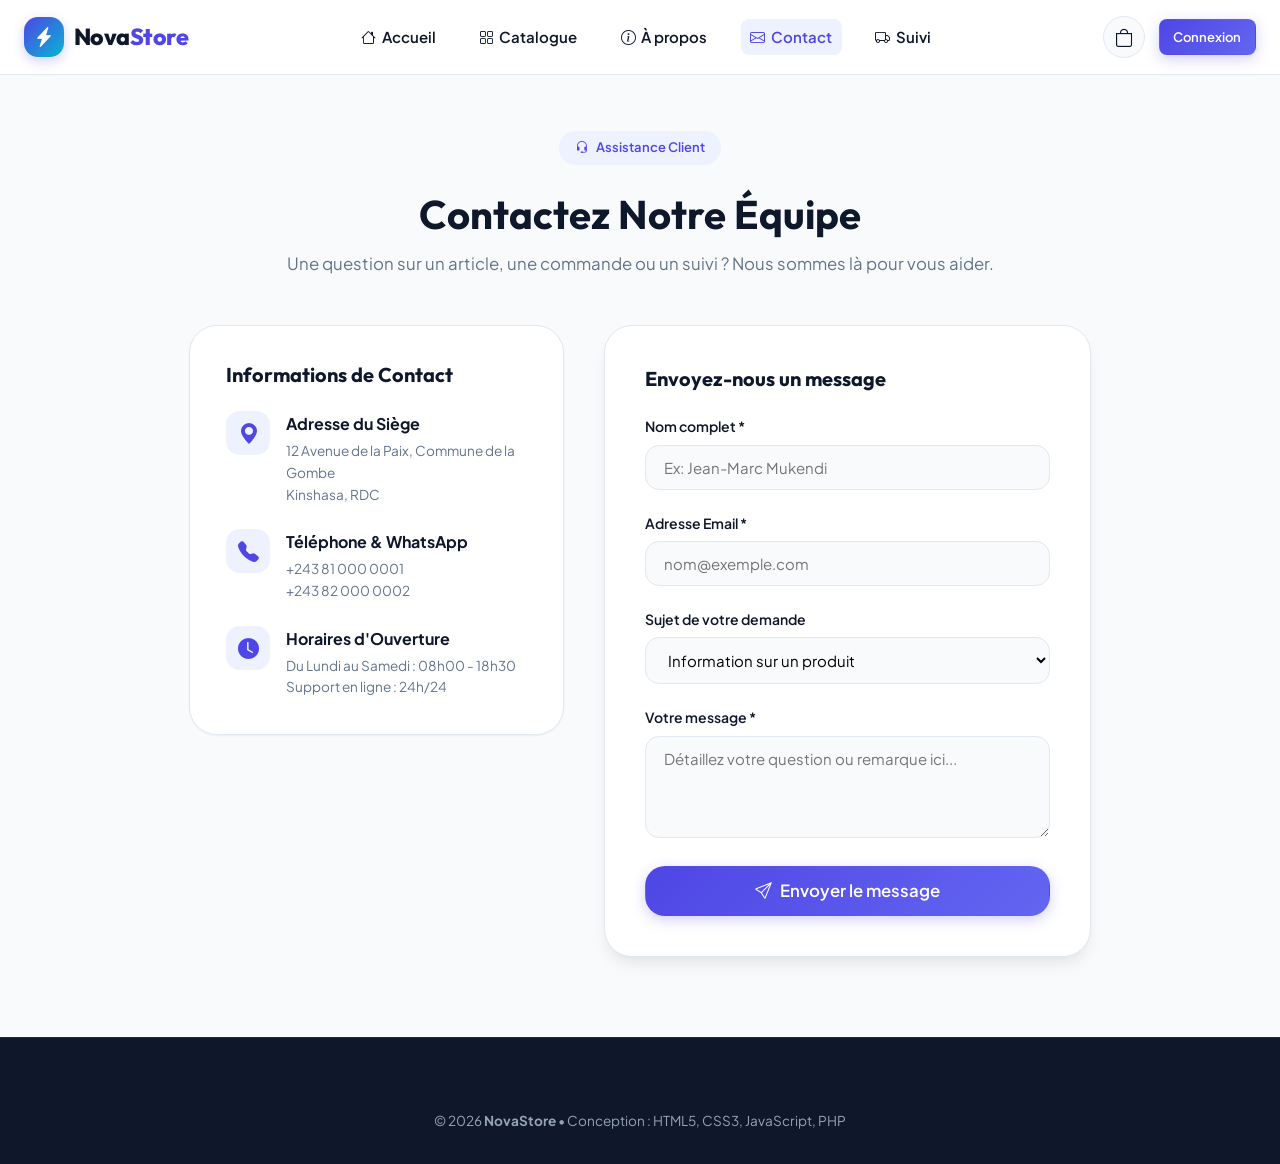
==== contact.html @ 60ac83ca "update" ====
<!DOCTYPE html>
<html lang="fr">
<head>
    <meta charset="UTF-8">
    <meta name="viewport" content="width=device-width, initial-scale=1.0">
    <title>Contactez-Nous - NovaStore Support</title>
    <meta name="description" content="Formulaire de contact et assistance clientèle NovaStore.">
    <link href="https://fonts.googleapis.com/css2?family=Outfit:wght@500;600;700;800&family=Plus+Jakarta+Sans:wght@300;400;500;600;700;800&display=swap" rel="stylesheet">
    <link rel="stylesheet" href="https://cdn.jsdelivr.net/npm/bootstrap-icons@1.11.3/font/bootstrap-icons.min.css">
    <link rel="stylesheet" href="assets/css/style.css">
</head>
<body>

    <header class="site-header">
        <div class="container">
            <div class="navbar">
                <a href="index.html" class="brand-logo">
                    <div class="logo-icon"><i class="bi bi-lightning-charge-fill"></i></div>
                    <span>Nova<span>Store</span></span>
                </a>
                <nav>
                    <ul class="nav-links">
                        <li><a href="index.html"><i class="bi bi-house"></i> Accueil</a></li>
                        <li><a href="products.php"><i class="bi bi-grid"></i> Catalogue</a></li>
                        <li><a href="about.html"><i class="bi bi-info-circle"></i> À propos</a></li>
                        <li><a href="contact.html" class="active"><i class="bi bi-envelope"></i> Contact</a></li>
                        <li><a href="track.php"><i class="bi bi-truck"></i> Suivi</a></li>
                    </ul>
                </nav>
                <div class="header-actions">
                    <a href="cart.php" class="action-btn"><i class="bi bi-bag"></i></a>
                    <a href="login.php" class="btn btn-primary btn-sm">Connexion</a>
                </div>
            </div>
        </div>
    </header>

    <main class="container" style="margin: 3.5rem auto 5rem; max-width: 950px;">
        <div style="text-align: center; margin-bottom: 3rem;">
            <div class="hero-badge" style="background: var(--primary-light); color: var(--primary); border: none;">
                <i class="bi bi-headset"></i> Assistance Client
            </div>
            <h1 style="font-size: 2.5rem; margin-bottom: 0.75rem;">Contactez Notre Équipe</h1>
            <p style="color: var(--dark-muted); font-size: 1.05rem;">Une question sur un article, une commande ou un suivi ? Nous sommes là pour vous aider.</p>
        </div>

        <div style="display: grid; grid-template-columns: 1fr 1.3fr; gap: 2.5rem;">
            <!-- Coordonnées directes -->
            <div style="background: white; border: 1px solid var(--light-border); border-radius: var(--radius-xl); padding: 2.25rem; height: fit-content; box-shadow: var(--shadow-sm);">
                <h3 style="font-size: 1.25rem; margin-bottom: 1.5rem;">Informations de Contact</h3>
                
                <div style="display: flex; align-items: flex-start; gap: 1rem; margin-bottom: 1.5rem;">
                    <div style="width: 44px; height: 44px; border-radius: var(--radius-md); background: var(--primary-light); color: var(--primary); display: flex; align-items: center; justify-content: center; font-size: 1.3rem; flex-shrink: 0;">
                        <i class="bi bi-geo-alt-fill"></i>
                    </div>
                    <div>
                        <strong>Adresse du Siège</strong>
                        <p style="font-size: 0.85rem; color: var(--dark-muted); margin-top: 0.2rem;">
                            12 Avenue de la Paix, Commune de la Gombe<br>Kinshasa, RDC
                        </p>
                    </div>
                </div>

                <div style="display: flex; align-items: flex-start; gap: 1rem; margin-bottom: 1.5rem;">
                    <div style="width: 44px; height: 44px; border-radius: var(--radius-md); background: var(--primary-light); color: var(--primary); display: flex; align-items: center; justify-content: center; font-size: 1.3rem; flex-shrink: 0;">
                        <i class="bi bi-telephone-fill"></i>
                    </div>
                    <div>
                        <strong>Téléphone & WhatsApp</strong>
                        <p style="font-size: 0.85rem; color: var(--dark-muted); margin-top: 0.2rem;">
                            +243 81 000 0001<br>+243 82 000 0002
                        </p>
                    </div>
                </div>

                <div style="display: flex; align-items: flex-start; gap: 1rem;">
                    <div style="width: 44px; height: 44px; border-radius: var(--radius-md); background: var(--primary-light); color: var(--primary); display: flex; align-items: center; justify-content: center; font-size: 1.3rem; flex-shrink: 0;">
                        <i class="bi bi-clock-fill"></i>
                    </div>
                    <div>
                        <strong>Horaires d'Ouverture</strong>
                        <p style="font-size: 0.85rem; color: var(--dark-muted); margin-top: 0.2rem;">
                            Du Lundi au Samedi : 08h00 - 18h30<br>Support en ligne : 24h/24
                        </p>
                    </div>
                </div>
            </div>

            <!-- Formulaire de contact HTML5 -->
            <div class="form-card">
                <h3 style="font-size: 1.25rem; margin-bottom: 1.5rem;">Envoyez-nous un message</h3>

                <form onsubmit="event.preventDefault(); showToast('Votre message a bien été envoyé ! Nous vous répondrons sous peu.', 'success'); this.reset();">
                    <div class="form-group">
                        <label class="form-label">Nom complet *</label>
                        <input type="text" required class="form-control" placeholder="Ex: Jean-Marc Mukendi">
                    </div>

                    <div class="form-group">
                        <label class="form-label">Adresse Email *</label>
                        <input type="email" required class="form-control" placeholder="nom@exemple.com">
                    </div>

                    <div class="form-group">
                        <label class="form-label">Sujet de votre demande</label>
                        <select class="form-control">
                            <option>Information sur un produit</option>
                            <option>Suivi d'une commande existante</option>
                            <option>Paiement et facturation</option>
                            <option>Service après-vente & Garantie</option>
                            <option>Autre question</option>
                        </select>
                    </div>

                    <div class="form-group">
                        <label class="form-label">Votre message *</label>
                        <textarea rows="4" required class="form-control" placeholder="Détaillez votre question ou remarque ici..."></textarea>
                    </div>

                    <button type="submit" class="btn btn-primary btn-block btn-lg">
                        <i class="bi bi-send"></i> Envoyer le message
                    </button>
                </form>
            </div>
        </div>
    </main>

    <footer class="site-footer">
        <div class="container" style="text-align: center; font-size: 0.85rem;">
            &copy; 2026 <strong>NovaStore</strong> &bull; Conception : HTML5, CSS3, JavaScript, PHP
        </div>
    </footer>

    <script src="assets/js/main.js"></script>
</body>
</html>
---- assets/css/style.css ----
/* ========================================================
   DESIGN SYSTEM - E-COMMERCE MODERNE HAUTE PRÉCISION
   Typography: 'Plus Jakarta Sans', sans-serif
   Icons: Bootstrap Icons (bi)
   ======================================================== */

@import url('https://fonts.googleapis.com/css2?family=Plus+Jakarta+Sans:wght@300;400;500;600;700;800&family=Outfit:wght@500;600;700;800&display=swap');

:root {
  /* Palette de couleurs */
  --primary: #4f46e5;
  --primary-hover: #4338ca;
  --primary-light: #eef2ff;
  --primary-glow: rgba(79, 70, 229, 0.25);
  
  --secondary: #06b6d4;
  --secondary-hover: #0891b2;
  --accent: #f43f5e;
  
  --dark: #0f172a;
  --dark-surface: #1e293b;
  --dark-muted: #64748b;
  
  --light: #f8fafc;
  --light-surface: #ffffff;
  --light-border: #e2e8f0;
  --light-muted: #94a3b8;
  
  --success: #10b981;
  --warning: #f59e0b;
  --danger: #ef4444;
  --info: #3b82f6;

  /* Typographie */
  --font-main: 'Plus Jakarta Sans', system-ui, -apple-system, sans-serif;
  --font-heading: 'Outfit', 'Plus Jakarta Sans', sans-serif;

  /* Rayons & Ombres */
  --radius-sm: 8px;
  --radius-md: 14px;
  --radius-lg: 20px;
  --radius-xl: 28px;
  --radius-full: 9999px;

  --shadow-sm: 0 1px 2px 0 rgba(0, 0, 0, 0.05);
  --shadow-md: 0 4px 6px -1px rgba(0, 0, 0, 0.07), 0 2px 4px -2px rgba(0, 0, 0, 0.05);
  --shadow-lg: 0 10px 15px -3px rgba(0, 0, 0, 0.08), 0 4px 6px -4px rgba(0, 0, 0, 0.03);
  --shadow-xl: 0 20px 25px -5px rgba(0, 0, 0, 0.1), 0 8px 10px -6px rgba(0, 0, 0, 0.04);
  --shadow-glow: 0 0 25px var(--primary-glow);

  --transition-fast: 150ms cubic-bezier(0.4, 0, 0.2, 1);
  --transition-normal: 250ms cubic-bezier(0.4, 0, 0.2, 1);
  --transition-bounce: 350ms cubic-bezier(0.34, 1.56, 0.64, 1);
}

/* Réinitialisation & Base */
*, *::before, *::after {
  box-sizing: border-box;
  margin: 0;
  padding: 0;
}

html {
  font-size: 16px;
  scroll-behavior: smooth;
}

body {
  font-family: var(--font-main);
  background-color: var(--light);
  color: var(--dark);
  line-height: 1.6;
  min-height: 100vh;
  display: flex;
  flex-direction: column;
  -webkit-font-smoothing: antialiased;
  -moz-osx-font-smoothing: grayscale;
}

h1, h2, h3, h4, h5, h6 {
  font-family: var(--font-heading);
  font-weight: 700;
  color: var(--dark);
  line-height: 1.25;
}

a {
  color: var(--primary);
  text-decoration: none;
  transition: color var(--transition-fast);
}
a:hover {
  color: var(--primary-hover);
}

img {
  max-width: 100%;
  height: auto;
  display: block;
}

/* Conteneur principal */
.container {
  width: 100%;
  max-width: 1280px;
  margin-left: auto;
  margin-right: auto;
  padding-left: 1.5rem;
  padding-right: 1.5rem;
}

.container-narrow {
  max-width: 800px;
  margin-left: auto;
  margin-right: auto;
}

/* ========================================================
   NAVIGATION & HEADER (GLASSMORPHISM)
   ======================================================== */
.site-header {
  position: sticky;
  top: 0;
  z-index: 1000;
  background: rgba(255, 255, 255, 0.92);
  backdrop-filter: blur(16px);
  -webkit-backdrop-filter: blur(16px);
  border-bottom: 1px solid var(--light-border);
  transition: all var(--transition-normal);
}

.top-bar {
  background: linear-gradient(90deg, #1e1b4b, #312e81);
  color: #e0e7ff;
  font-size: 0.8125rem;
  padding: 0.4rem 0;
  text-align: center;
  font-weight: 500;
}
.top-bar .container {
  display: flex;
  justify-content: space-between;
  align-items: center;
}
.top-bar-links a {
  color: #c7d2fe;
  margin-left: 1rem;
}
.top-bar-links a:hover {
  color: #ffffff;
}

.navbar {
  display: flex;
  align-items: center;
  justify-content: space-between;
  padding: 1rem 0;
  gap: 1.5rem;
}

.brand-logo {
  display: flex;
  align-items: center;
  gap: 0.6rem;
  font-family: var(--font-heading);
  font-size: 1.45rem;
  font-weight: 800;
  color: var(--dark);
  letter-spacing: -0.02em;
}
.brand-logo .logo-icon {
  width: 40px;
  height: 40px;
  background: linear-gradient(135deg, var(--primary), var(--secondary));
  color: white;
  border-radius: var(--radius-md);
  display: flex;
  align-items: center;
  justify-content: center;
  font-size: 1.25rem;
  box-shadow: 0 4px 12px var(--primary-glow);
}
.brand-logo span span {
  color: var(--primary);
}

/* Barre de recherche centrale */
.header-search {
  flex: 1;
  max-width: 480px;
  position: relative;
}
.header-search input {
  width: 100%;
  padding: 0.7rem 1rem 0.7rem 2.8rem;
  border-radius: var(--radius-full);
  border: 1px solid var(--light-border);
  background-color: var(--light);
  font-size: 0.9rem;
  font-family: var(--font-main);
  transition: all var(--transition-fast);
}
.header-search input:focus {
  outline: none;
  border-color: var(--primary);
  background-color: white;
  box-shadow: 0 0 0 4px var(--primary-light);
}
.header-search .search-icon {
  position: absolute;
  left: 1rem;
  top: 50%;
  transform: translateY(-50%);
  color: var(--dark-muted);
  pointer-events: none;
  font-size: 1rem;
}

/* Navigation principale */
.nav-links {
  display: flex;
  align-items: center;
  gap: 1.5rem;
  list-style: none;
}
.nav-links a {
  color: var(--dark);
  font-weight: 600;
  font-size: 0.9375rem;
  display: flex;
  align-items: center;
  gap: 0.35rem;
  padding: 0.4rem 0.6rem;
  border-radius: var(--radius-sm);
  transition: all var(--transition-fast);
}
.nav-links a:hover,
.nav-links a.active {
  color: var(--primary);
  background-color: var(--primary-light);
}

/* Actions Header (Panier, Profil) */
.header-actions {
  display: flex;
  align-items: center;
  gap: 0.85rem;
}
.action-btn {
  display: flex;
  align-items: center;
  justify-content: center;
  width: 42px;
  height: 42px;
  border-radius: var(--radius-full);
  background: var(--light);
  border: 1px solid var(--light-border);
  color: var(--dark);
  position: relative;
  font-size: 1.15rem;
  cursor: pointer;
  transition: all var(--transition-fast);
}
.action-btn:hover {
  background: white;
  border-color: var(--primary);
  color: var(--primary);
  transform: translateY(-2px);
  box-shadow: var(--shadow-sm);
}
.action-badge {
  position: absolute;
  top: -4px;
  right: -4px;
  background: var(--accent);
  color: white;
  font-size: 0.7rem;
  font-weight: 700;
  width: 20px;
  height: 20px;
  border-radius: 50%;
  display: flex;
  align-items: center;
  justify-content: center;
  box-shadow: 0 2px 6px rgba(244, 63, 94, 0.4);
}

/* ========================================================
   BOUTONS & COMPOSANTS D'ACTION
   ======================================================== */
.btn {
  display: inline-flex;
  align-items: center;
  justify-content: center;
  gap: 0.5rem;
  font-family: var(--font-main);
  font-weight: 600;
  font-size: 0.9375rem;
  padding: 0.65rem 1.4rem;
  border-radius: var(--radius-md);
  border: 1px solid transparent;
  cursor: pointer;
  transition: all var(--transition-normal);
  text-align: center;
}
.btn:hover {
  transform: translateY(-2px);
}
.btn:active {
  transform: translateY(0);
}

.btn-primary {
  background: linear-gradient(135deg, var(--primary), #6366f1);
  color: white;
  box-shadow: 0 4px 14px var(--primary-glow);
}
.btn-primary:hover {
  background: linear-gradient(135deg, var(--primary-hover), #4f46e5);
  box-shadow: 0 6px 20px var(--primary-glow);
  color: white;
}

.btn-secondary {
  background: white;
  color: var(--dark);
  border-color: var(--light-border);
  box-shadow: var(--shadow-sm);
}
.btn-secondary:hover {
  background: var(--light);
  border-color: var(--primary);
  color: var(--primary);
}

.btn-dark {
  background: var(--dark);
  color: white;
}
.btn-dark:hover {
  background: var(--dark-surface);
  color: white;
}

.btn-accent {
  background: var(--accent);
  color: white;
}
.btn-accent:hover {
  background: #e11d48;
  color: white;
}

.btn-success {
  background: var(--success);
  color: white;
}
.btn-success:hover {
  background: #059669;
  color: white;
}

.btn-sm {
  padding: 0.4rem 0.85rem;
  font-size: 0.8125rem;
  border-radius: var(--radius-sm);
}

.btn-lg {
  padding: 0.85rem 2rem;
  font-size: 1.05rem;
  border-radius: var(--radius-lg);
}

.btn-block {
  width: 100%;
}

/* ========================================================
   ALERTES & FLASH MESSAGES
   ======================================================== */
.alert-container {
  margin-top: 1.25rem;
  margin-bottom: 1.25rem;
}
.alert {
  padding: 1rem 1.25rem;
  border-radius: var(--radius-md);
  display: flex;
  align-items: center;
  gap: 0.85rem;
  margin-bottom: 0.75rem;
  font-weight: 500;
  font-size: 0.9375rem;
  box-shadow: var(--shadow-sm);
  animation: slideDown 0.3s ease-out;
}
@keyframes slideDown {
  from { opacity: 0; transform: translateY(-10px); }
  to { opacity: 1; transform: translateY(0); }
}
.alert-success { background: #dcfce7; color: #166534; border: 1px solid #bbf7d0; }
.alert-danger { background: #fee2e2; color: #991b1b; border: 1px solid #fecaca; }
.alert-warning { background: #fef3c7; color: #92400e; border: 1px solid #fde68a; }
.alert-info { background: #e0e7ff; color: #3730a3; border: 1px solid #c7d2fe; }

/* ========================================================
   HERO BANNER (LANDING PAGE)
   ======================================================== */
.hero-section {
  position: relative;
  background: linear-gradient(135deg, #0f172a 0%, #1e1b4b 50%, #312e81 100%);
  color: white;
  padding: 4.5rem 0 5rem;
  overflow: hidden;
  border-radius: 0 0 var(--radius-xl) var(--radius-xl);
}
.hero-glow-1 {
  position: absolute;
  top: -20%;
  right: -10%;
  width: 500px;
  height: 500px;
  background: radial-gradient(circle, rgba(99, 102, 241, 0.35) 0%, rgba(0, 0, 0, 0) 70%);
  border-radius: 50%;
  pointer-events: none;
}
.hero-glow-2 {
  position: absolute;
  bottom: -20%;
  left: -10%;
  width: 450px;
  height: 450px;
  background: radial-gradient(circle, rgba(6, 182, 212, 0.25) 0%, rgba(0, 0, 0, 0) 70%);
  border-radius: 50%;
  pointer-events: none;
}
.hero-grid {
  display: grid;
  grid-template-columns: 1.15fr 0.85fr;
  align-items: center;
  gap: 3.5rem;
  position: relative;
  z-index: 1;
}
.hero-badge {
  display: inline-flex;
  align-items: center;
  gap: 0.5rem;
  background: rgba(255, 255, 255, 0.12);
  border: 1px solid rgba(255, 255, 255, 0.2);
  backdrop-filter: blur(8px);
  color: #c7d2fe;
  padding: 0.4rem 1rem;
  border-radius: var(--radius-full);
  font-size: 0.8125rem;
  font-weight: 600;
  margin-bottom: 1.5rem;
}
.hero-title {
  font-size: 3.25rem;
  font-weight: 800;
  line-height: 1.15;
  color: white;
  margin-bottom: 1.25rem;
  letter-spacing: -0.02em;
}
.hero-title span {
  background: linear-gradient(135deg, #a5b4fc, #38bdf8);
  -webkit-background-clip: text;
  -webkit-text-fill-color: transparent;
}
.hero-desc {
  font-size: 1.15rem;
  color: #cbd5e1;
  margin-bottom: 2rem;
  line-height: 1.6;
}
.hero-cta {
  display: flex;
  gap: 1rem;
  flex-wrap: wrap;
}
.hero-visual {
  position: relative;
}
.hero-card {
  position: relative;
  background: rgba(255, 255, 255, 0.08);
  border: 1px solid rgba(255, 255, 255, 0.15);
  backdrop-filter: blur(20px);
  padding: 1.25rem;
  border-radius: var(--radius-xl);
  box-shadow: 0 25px 50px -12px rgba(0, 0, 0, 0.5);
  transition: transform var(--transition-normal);
}
.hero-card:hover {
  transform: translateY(-6px);
}
.hero-img {
  width: 100%;
  height: 380px;
  object-fit: cover;
  border-radius: var(--radius-lg);
}
.hero-floating-badge {
  position: absolute;
  bottom: 2rem;
  left: -1.5rem;
  background: rgba(255, 255, 255, 0.95);
  backdrop-filter: blur(12px);
  color: var(--dark);
  padding: 0.85rem 1.25rem;
  border-radius: var(--radius-md);
  display: flex;
  align-items: center;
  gap: 0.75rem;
  box-shadow: var(--shadow-xl);
  font-weight: 700;
  font-size: 0.9rem;
}
.hero-floating-badge i {
  color: var(--success);
  font-size: 1.5rem;
}

/* ========================================================
   BANDES D'AVANTAGES (TRUST SIGNALS)
   ======================================================== */
.features-bar {
  margin-top: -2rem;
  position: relative;
  z-index: 10;
  margin-bottom: 3.5rem;
}
.features-wrapper {
  background: white;
  border-radius: var(--radius-xl);
  padding: 1.8rem 2rem;
  box-shadow: var(--shadow-lg);
  border: 1px solid var(--light-border);
  display: grid;
  grid-template-columns: repeat(4, 1fr);
  gap: 1.5rem;
}
.feature-item {
  display: flex;
  align-items: center;
  gap: 1rem;
}
.feature-icon {
  width: 52px;
  height: 52px;
  border-radius: var(--radius-md);
  background: var(--primary-light);
  color: var(--primary);
  display: flex;
  align-items: center;
  justify-content: center;
  font-size: 1.5rem;
  flex-shrink: 0;
}
.feature-info h4 {
  font-size: 0.95rem;
  margin-bottom: 0.2rem;
}
.feature-info p {
  font-size: 0.8125rem;
  color: var(--dark-muted);
  line-height: 1.35;
}

/* ========================================================
   CATÉGORIES
   ======================================================== */
.section-header {
  display: flex;
  align-items: flex-end;
  justify-content: space-between;
  margin-bottom: 2rem;
}
.section-title {
  font-size: 1.85rem;
  letter-spacing: -0.01em;
}
.section-subtitle {
  color: var(--dark-muted);
  font-size: 0.95rem;
  margin-top: 0.35rem;
}

.categories-grid {
  display: grid;
  grid-template-columns: repeat(auto-fit, minmax(220px, 1fr));
  gap: 1.5rem;
  margin-bottom: 4rem;
}
.category-card {
  position: relative;
  background: white;
  border: 1px solid var(--light-border);
  border-radius: var(--radius-lg);
  padding: 1.5rem;
  display: flex;
  flex-direction: column;
  align-items: center;
  text-align: center;
  overflow: hidden;
  transition: all var(--transition-normal);
  color: var(--dark);
}
.category-card:hover {
  transform: translateY(-5px);
  border-color: var(--primary);
  box-shadow: var(--shadow-lg);
  color: var(--primary);
}
.category-card .cat-icon {
  width: 64px;
  height: 64px;
  border-radius: var(--radius-md);
  background: var(--primary-light);
  color: var(--primary);
  display: flex;
  align-items: center;
  justify-content: center;
  font-size: 1.8rem;
  margin-bottom: 1rem;
  transition: all var(--transition-normal);
}
.category-card:hover .cat-icon {
  background: var(--primary);
  color: white;
  transform: scale(1.1);
}
.category-card h3 {
  font-size: 1.05rem;
  margin-bottom: 0.3rem;
}
.category-card p {
  font-size: 0.8125rem;
  color: var(--dark-muted);
}

/* ========================================================
   GRILLE DE PRODUITS & CARTES PRODUITS
   ======================================================== */
.products-grid {
  display: grid;
  grid-template-columns: repeat(auto-fill, minmax(270px, 1fr));
  gap: 1.75rem;
  margin-bottom: 3.5rem;
}

.product-card {
  background: white;
  border: 1px solid var(--light-border);
  border-radius: var(--radius-lg);
  overflow: hidden;
  display: flex;
  flex-direction: column;
  transition: all var(--transition-normal);
  position: relative;
}
.product-card:hover {
  transform: translateY(-6px);
  box-shadow: var(--shadow-xl);
  border-color: rgba(79, 70, 229, 0.3);
}

.product-thumb {
  position: relative;
  height: 230px;
  overflow: hidden;
  background-color: #f1f5f9;
}
.product-thumb img {
  width: 100%;
  height: 100%;
  object-fit: cover;
  transition: transform 0.5s ease;
}
.product-card:hover .product-thumb img {
  transform: scale(1.08);
}

.product-badges {
  position: absolute;
  top: 0.85rem;
  left: 0.85rem;
  display: flex;
  flex-direction: column;
  gap: 0.4rem;
  z-index: 2;
}
.badge-tag {
  font-size: 0.72rem;
  font-weight: 700;
  text-transform: uppercase;
  letter-spacing: 0.04em;
  padding: 0.25rem 0.65rem;
  border-radius: var(--radius-sm);
  color: white;
}
.badge-tag.badge-promo { background: var(--accent); }
.badge-tag.badge-new { background: var(--secondary); }
.badge-tag.badge-stock { background: var(--warning); color: #78350f; }

.product-quick-actions {
  position: absolute;
  top: 0.85rem;
  right: 0.85rem;
  display: flex;
  flex-direction: column;
  gap: 0.4rem;
  opacity: 0;
  transform: translateX(10px);
  transition: all var(--transition-normal);
  z-index: 2;
}
.product-card:hover .product-quick-actions {
  opacity: 1;
  transform: translateX(0);
}
.quick-btn {
  width: 36px;
  height: 36px;
  border-radius: 50%;
  background: white;
  border: none;
  color: var(--dark);
  display: flex;
  align-items: center;
  justify-content: center;
  cursor: pointer;
  box-shadow: var(--shadow-md);
  transition: all var(--transition-fast);
}
.quick-btn:hover {
  background: var(--primary);
  color: white;
}

.product-body {
  padding: 1.25rem;
  display: flex;
  flex-direction: column;
  flex: 1;
}
.product-category {
  font-size: 0.75rem;
  text-transform: uppercase;
  font-weight: 700;
  letter-spacing: 0.05em;
  color: var(--dark-muted);
  margin-bottom: 0.35rem;
}
.product-title {
  font-size: 1.05rem;
  font-weight: 700;
  margin-bottom: 0.5rem;
  line-height: 1.35;
}
.product-title a {
  color: var(--dark);
}
.product-title a:hover {
  color: var(--primary);
}

.product-rating {
  display: flex;
  align-items: center;
  gap: 0.35rem;
  font-size: 0.8125rem;
  color: #eab308;
  margin-bottom: 0.85rem;
}
.rating-count {
  color: var(--dark-muted);
  font-size: 0.75rem;
  margin-left: 0.25rem;
}

.product-footer {
  display: flex;
  align-items: center;
  justify-content: space-between;
  margin-top: auto;
  padding-top: 0.85rem;
  border-top: 1px solid var(--light-border);
}
.product-price {
  display: flex;
  flex-direction: column;
}
.price-current {
  font-size: 1.25rem;
  font-weight: 800;
  color: var(--dark);
  font-family: var(--font-heading);
}
.price-old {
  font-size: 0.8125rem;
  color: var(--light-muted);
  text-decoration: line-through;
}

/* ========================================================
   FILTRES & CATALOGUE (PAGE PRODUITS)
   ======================================================== */
.catalog-layout {
  display: grid;
  grid-template-columns: 280px 1fr;
  gap: 2rem;
  margin: 2.5rem 0 4rem;
}

.filter-sidebar {
  background: white;
  border: 1px solid var(--light-border);
  border-radius: var(--radius-lg);
  padding: 1.5rem;
  position: sticky;
  top: 90px;
  height: fit-content;
}
.filter-title {
  font-size: 1.15rem;
  display: flex;
  align-items: center;
  justify-content: space-between;
  margin-bottom: 1.5rem;
  padding-bottom: 0.75rem;
  border-bottom: 1px solid var(--light-border);
}
.filter-group {
  margin-bottom: 1.5rem;
}
.filter-group h4 {
  font-size: 0.9rem;
  text-transform: uppercase;
  letter-spacing: 0.05em;
  margin-bottom: 0.85rem;
  color: var(--dark-muted);
}
.filter-list {
  list-style: none;
}
.filter-item {
  margin-bottom: 0.6rem;
}
.filter-item label {
  display: flex;
  align-items: center;
  gap: 0.6rem;
  font-size: 0.9rem;
  cursor: pointer;
  color: var(--dark);
  transition: color var(--transition-fast);
}
.filter-item label:hover {
  color: var(--primary);
}
.filter-item input[type="radio"],
.filter-item input[type="checkbox"] {
  accent-color: var(--primary);
  width: 17px;
  height: 17px;
  cursor: pointer;
}

.catalog-header {
  background: white;
  border: 1px solid var(--light-border);
  border-radius: var(--radius-md);
  padding: 1rem 1.5rem;
  margin-bottom: 1.5rem;
  display: flex;
  align-items: center;
  justify-content: space-between;
  gap: 1rem;
}
.sort-select {
  padding: 0.5rem 1rem;
  border-radius: var(--radius-sm);
  border: 1px solid var(--light-border);
  font-family: var(--font-main);
  font-size: 0.875rem;
  outline: none;
  background-color: white;
  cursor: pointer;
}

/* ========================================================
   PAGE DÉTAIL PRODUIT
   ======================================================== */
.detail-layout {
  display: grid;
  grid-template-columns: 1fr 1fr;
  gap: 3.5rem;
  margin: 3rem 0;
  background: white;
  border: 1px solid var(--light-border);
  border-radius: var(--radius-xl);
  padding: 2.5rem;
  box-shadow: var(--shadow-sm);
}
.detail-gallery {
  position: relative;
}
.detail-main-img {
  width: 100%;
  height: 480px;
  object-fit: cover;
  border-radius: var(--radius-lg);
  border: 1px solid var(--light-border);
}
.detail-info {
  display: flex;
  flex-direction: column;
}
.detail-price-box {
  display: flex;
  align-items: baseline;
  gap: 1rem;
  margin: 1.25rem 0;
  padding: 1rem 0;
  border-top: 1px solid var(--light-border);
  border-bottom: 1px solid var(--light-border);
}
.detail-price-main {
  font-size: 2.25rem;
  font-weight: 800;
  font-family: var(--font-heading);
  color: var(--dark);
}
.detail-stock-badge {
  display: inline-flex;
  align-items: center;
  gap: 0.4rem;
  padding: 0.35rem 0.85rem;
  border-radius: var(--radius-full);
  font-size: 0.8125rem;
  font-weight: 700;
}
.in-stock { background: #dcfce7; color: #166534; }
.low-stock { background: #fef3c7; color: #92400e; }
.out-of-stock { background: #fee2e2; color: #991b1b; }

.detail-actions {
  display: flex;
  gap: 1rem;
  margin: 2rem 0;
}
.qty-picker {
  display: flex;
  align-items: center;
  border: 1px solid var(--light-border);
  border-radius: var(--radius-md);
  overflow: hidden;
  background: var(--light);
}
.qty-btn {
  width: 44px;
  height: 48px;
  background: none;
  border: none;
  font-size: 1.15rem;
  cursor: pointer;
  display: flex;
  align-items: center;
  justify-content: center;
  transition: background var(--transition-fast);
}
.qty-btn:hover {
  background: #e2e8f0;
}
.qty-input {
  width: 50px;
  text-align: center;
  border: none;
  background: transparent;
  font-weight: 700;
  font-size: 1rem;
  outline: none;
}

/* ========================================================
   PAGE PANIER (CART) & CHECKOUT
   ======================================================== */
.cart-layout {
  display: grid;
  grid-template-columns: 1.65fr 0.85fr;
  gap: 2.5rem;
  margin: 2.5rem 0 4rem;
}
.cart-card {
  background: white;
  border: 1px solid var(--light-border);
  border-radius: var(--radius-xl);
  padding: 2rem;
  box-shadow: var(--shadow-sm);
}

.cart-table {
  width: 100%;
  border-collapse: collapse;
}
.cart-table th {
  text-align: left;
  padding-bottom: 1rem;
  font-size: 0.85rem;
  text-transform: uppercase;
  letter-spacing: 0.05em;
  color: var(--dark-muted);
  border-bottom: 1px solid var(--light-border);
}
.cart-table td {
  padding: 1.25rem 0;
  border-bottom: 1px solid var(--light-border);
  vertical-align: middle;
}
.cart-item-info {
  display: flex;
  align-items: center;
  gap: 1.25rem;
}
.cart-item-img {
  width: 72px;
  height: 72px;
  border-radius: var(--radius-md);
  object-fit: cover;
}

.order-summary {
  background: white;
  border: 1px solid var(--light-border);
  border-radius: var(--radius-xl);
  padding: 2rem;
  box-shadow: var(--shadow-sm);
  position: sticky;
  top: 90px;
}
.summary-row {
  display: flex;
  justify-content: space-between;
  margin-bottom: 1rem;
  font-size: 0.95rem;
  color: var(--dark-muted);
}
.summary-total {
  font-size: 1.35rem;
  font-weight: 800;
  color: var(--dark);
  border-top: 1px solid var(--light-border);
  padding-top: 1.25rem;
  margin-top: 1.25rem;
}

/* ========================================================
   SUIVI DES COMMANDES (TIMELINE)
   ======================================================== */
.tracking-stepper {
  display: flex;
  justify-content: space-between;
  position: relative;
  margin: 3rem 0;
}
.tracking-stepper::before {
  content: '';
  position: absolute;
  top: 24px;
  left: 30px;
  right: 30px;
  height: 4px;
  background: #e2e8f0;
  z-index: 1;
}
.tracking-progress-line {
  position: absolute;
  top: 24px;
  left: 30px;
  height: 4px;
  background: var(--success);
  z-index: 2;
  transition: width 0.5s ease;
}
.tracking-step {
  position: relative;
  z-index: 3;
  display: flex;
  flex-direction: column;
  align-items: center;
  text-align: center;
  width: 120px;
}
.step-circle {
  width: 52px;
  height: 52px;
  border-radius: 50%;
  background: white;
  border: 3px solid #cbd5e1;
  display: flex;
  align-items: center;
  justify-content: center;
  font-size: 1.25rem;
  color: var(--dark-muted);
  margin-bottom: 0.75rem;
  transition: all var(--transition-normal);
}
.tracking-step.completed .step-circle {
  background: var(--success);
  border-color: var(--success);
  color: white;
}
.tracking-step.active .step-circle {
  border-color: var(--primary);
  color: var(--primary);
  box-shadow: 0 0 0 6px var(--primary-light);
  background: white;
}
.step-title {
  font-weight: 700;
  font-size: 0.85rem;
  margin-bottom: 0.2rem;
}
.step-time {
  font-size: 0.75rem;
  color: var(--dark-muted);
}

/* ========================================================
   FORMULAIRES MODERNES (LOGIN, REGISTER, CHECKOUT)
   ======================================================== */
.form-card {
  background: white;
  border: 1px solid var(--light-border);
  border-radius: var(--radius-xl);
  padding: 2.5rem;
  box-shadow: var(--shadow-lg);
}
.form-group {
  margin-bottom: 1.35rem;
}
.form-label {
  display: block;
  font-weight: 600;
  font-size: 0.875rem;
  margin-bottom: 0.45rem;
  color: var(--dark);
}
.form-control {
  width: 100%;
  padding: 0.75rem 1.15rem;
  border-radius: var(--radius-md);
  border: 1px solid var(--light-border);
  background: var(--light);
  font-family: var(--font-main);
  font-size: 0.9375rem;
  transition: all var(--transition-fast);
}
.form-control:focus {
  outline: none;
  border-color: var(--primary);
  background: white;
  box-shadow: 0 0 0 4px var(--primary-light);
}

/* Validation moderne :user-valid et :user-invalid */
.form-control:user-invalid {
  border-color: var(--danger);
  background-color: #fff5f5;
}
.form-control:user-valid:not(:placeholder-shown) {
  border-color: var(--success);
}

.form-row {
  display: grid;
  grid-template-columns: 1fr 1fr;
  gap: 1rem;
}

/* ========================================================
   PIED DE PAGE (FOOTER)
   ======================================================== */
.site-footer {
  background: #0f172a;
  color: #94a3b8;
  padding: 4.5rem 0 2rem;
  margin-top: auto;
  border-top: 1px solid #1e293b;
}
.footer-grid {
  display: grid;
  grid-template-columns: 1.4fr 1fr 1fr 1.2fr;
  gap: 3rem;
  margin-bottom: 3.5rem;
}
.footer-brand h3 {
  color: white;
  font-size: 1.4rem;
  margin-bottom: 1rem;
}
.footer-col h4 {
  color: white;
  font-size: 1.05rem;
  margin-bottom: 1.25rem;
}
.footer-links {
  list-style: none;
}
.footer-links li {
  margin-bottom: 0.75rem;
}
.footer-links a {
  color: #94a3b8;
  font-size: 0.9rem;
  transition: color var(--transition-fast);
}
.footer-links a:hover {
  color: white;
}
.footer-bottom {
  padding-top: 2rem;
  border-top: 1px solid #1e293b;
  display: flex;
  justify-content: space-between;
  align-items: center;
  font-size: 0.85rem;
}

/* ========================================================
   TOAST NOTIFICATION (FEEDBACK VISUEL FLUIDE)
   ======================================================== */
.toast-box {
  position: fixed;
  bottom: 2rem;
  right: 2rem;
  z-index: 9999;
  display: flex;
  flex-direction: column;
  gap: 0.75rem;
  pointer-events: none;
}
.toast-msg {
  pointer-events: auto;
  background: var(--dark);
  color: white;
  padding: 1rem 1.5rem;
  border-radius: var(--radius-md);
  box-shadow: var(--shadow-xl);
  display: flex;
  align-items: center;
  gap: 0.85rem;
  font-size: 0.9rem;
  font-weight: 600;
  animation: toastIn 0.3s cubic-bezier(0.16, 1, 0.3, 1);
  border-left: 4px solid var(--primary);
}
@keyframes toastIn {
  from { opacity: 0; transform: translateY(20px) scale(0.95); }
  to { opacity: 1; transform: translateY(0) scale(1); }
}

/* ========================================================
   RESPONSIVE DESIGN (MOBILE & TABLETTE)
   ======================================================== */
@media (max-width: 1024px) {
  .hero-grid { grid-template-columns: 1fr; gap: 2rem; }
  .hero-visual { display: none; }
  .features-wrapper { grid-template-columns: repeat(2, 1fr); }
  .catalog-layout { grid-template-columns: 1fr; }
  .detail-layout { grid-template-columns: 1fr; gap: 2rem; }
  .cart-layout { grid-template-columns: 1fr; }
  .footer-grid { grid-template-columns: 1fr 1fr; }
}

@media (max-width: 768px) {
  .navbar { flex-wrap: wrap; }
  .header-search { order: 3; width: 100%; max-width: 100%; margin-top: 0.5rem; }
  .nav-links { display: none; } /* En mobile peut être toggle */
  .hero-title { font-size: 2.25rem; }
  .features-wrapper { grid-template-columns: 1fr; }
  .form-row { grid-template-columns: 1fr; }
  .footer-grid { grid-template-columns: 1fr; }
  .footer-bottom { flex-direction: column; gap: 1rem; text-align: center; }
  .tracking-stepper { flex-direction: column; gap: 1.5rem; }
  .tracking-stepper::before, .tracking-progress-line { display: none; }
  .tracking-step { width: 100%; flex-direction: row; gap: 1rem; text-align: left; }
}
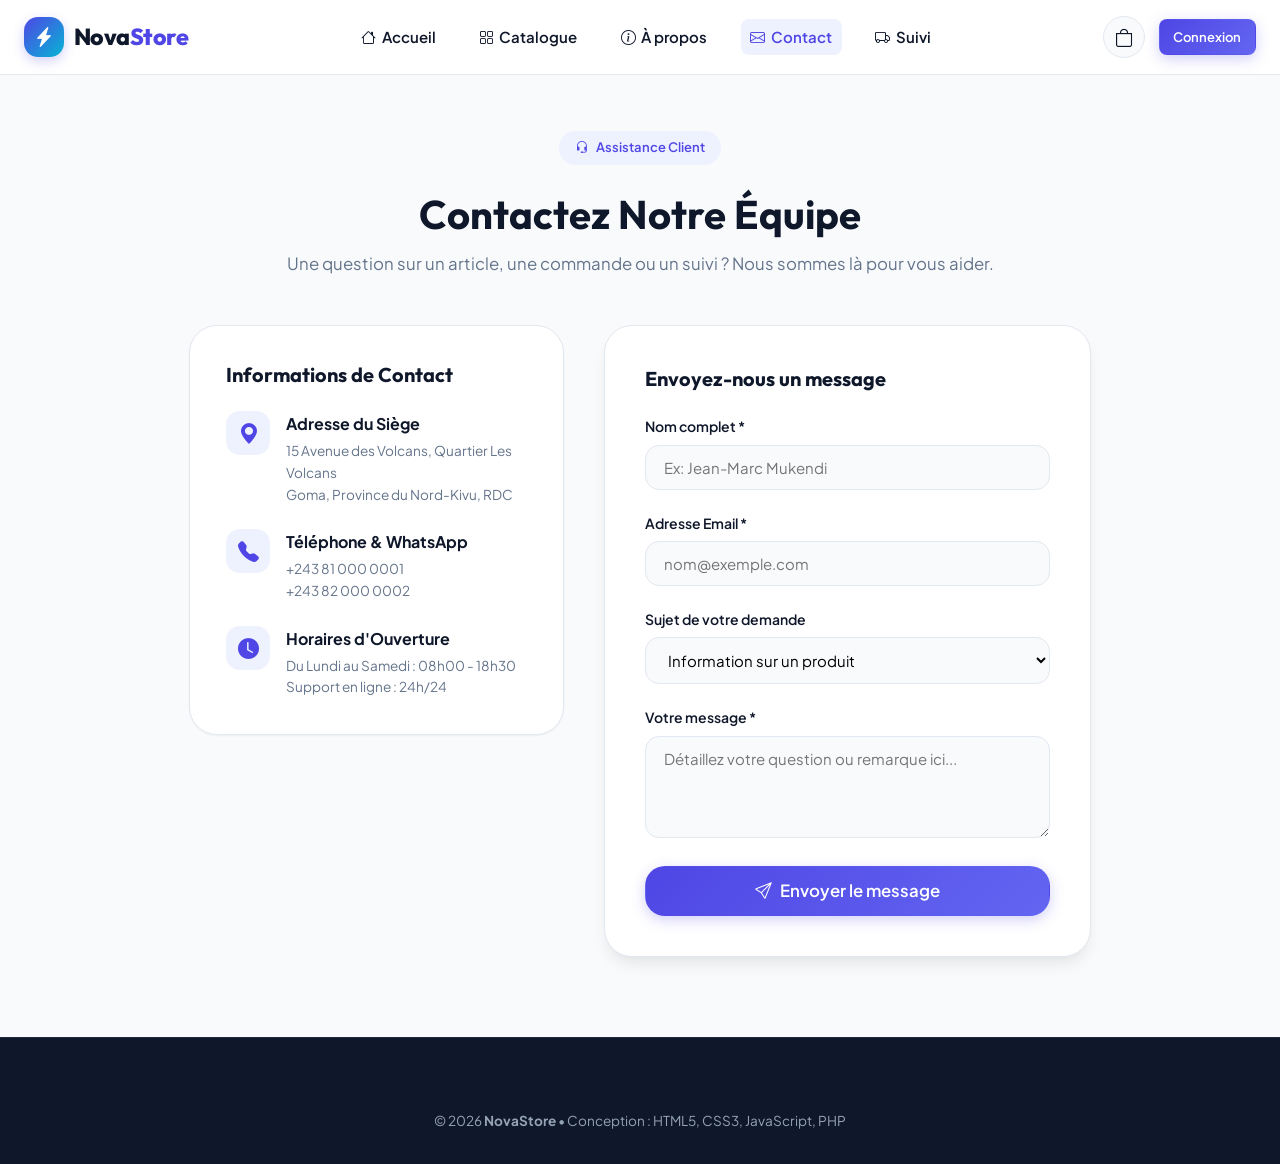
==== commit fa281ace: "update" ====
--- a/contact.html
+++ b/contact.html
@@ -14,13 +14,13 @@
     <header class="site-header">
         <div class="container">
             <div class="navbar">
-                <a href="index.html" class="brand-logo">
+                <a href="index.php" class="brand-logo">
                     <div class="logo-icon"><i class="bi bi-lightning-charge-fill"></i></div>
                     <span>Nova<span>Store</span></span>
                 </a>
                 <nav>
                     <ul class="nav-links">
-                        <li><a href="index.html"><i class="bi bi-house"></i> Accueil</a></li>
+                        <li><a href="index.php"><i class="bi bi-house"></i> Accueil</a></li>
                         <li><a href="products.php"><i class="bi bi-grid"></i> Catalogue</a></li>
                         <li><a href="about.html"><i class="bi bi-info-circle"></i> À propos</a></li>
                         <li><a href="contact.html" class="active"><i class="bi bi-envelope"></i> Contact</a></li>
@@ -56,7 +56,7 @@
                     <div>
                         <strong>Adresse du Siège</strong>
                         <p style="font-size: 0.85rem; color: var(--dark-muted); margin-top: 0.2rem;">
-                            12 Avenue de la Paix, Commune de la Gombe<br>Kinshasa, RDC
+                            15 Avenue des Volcans, Quartier Les Volcans<br>Goma, Province du Nord-Kivu, RDC
                         </p>
                     </div>
                 </div>
